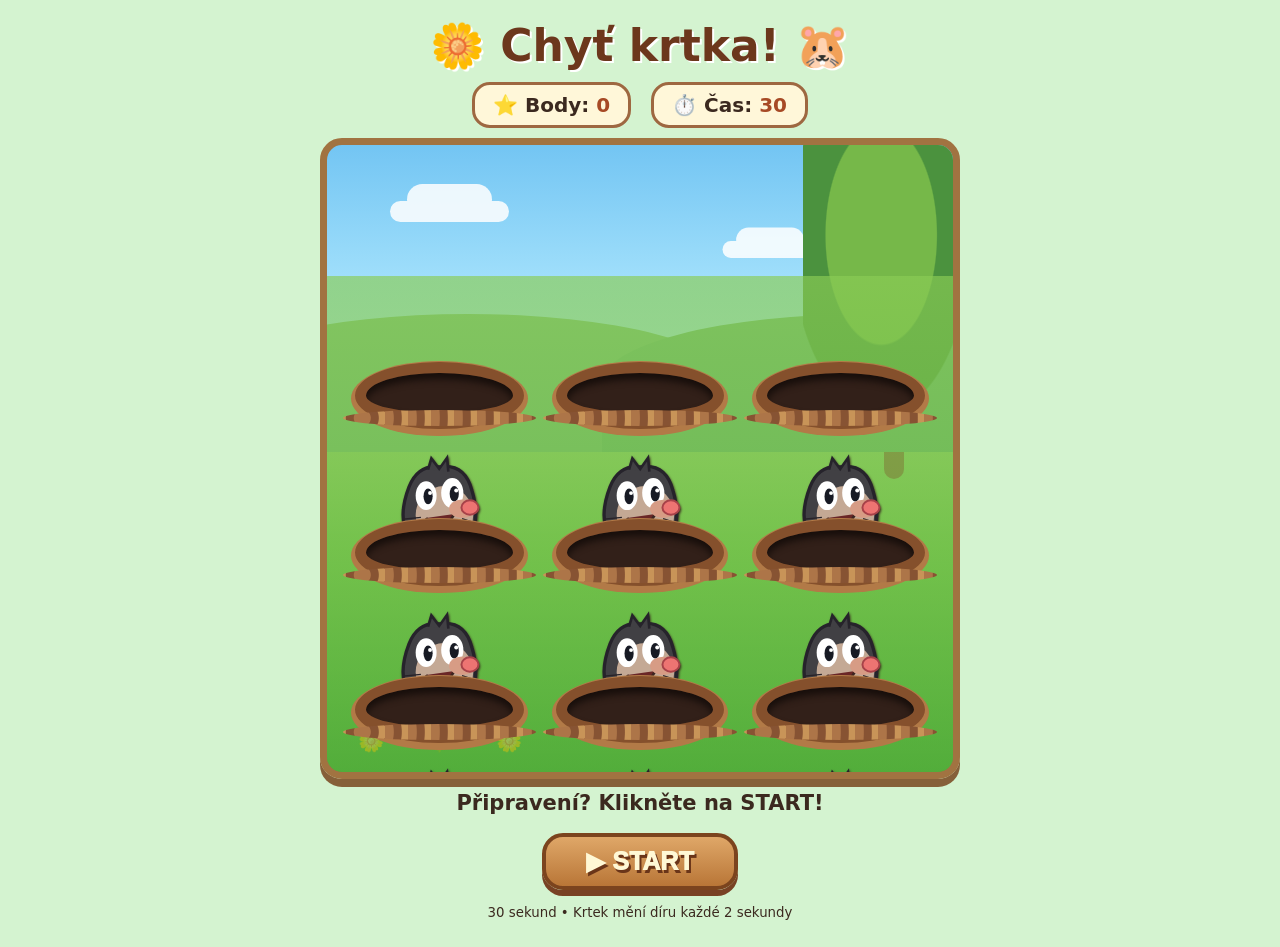
==== index.html @ 21b72b91 "Opravit vrstvení krtka tak, aby vylézal přímo z díry" ====
<!doctype html><html lang="cs"><head><meta charset="utf-8"><meta name="viewport" content="width=device-width,initial-scale=1"><title>Chyť krtka!</title><style>
*{box-sizing:border-box}body{margin:0;min-height:100vh;font-family:system-ui,sans-serif;text-align:center;background:#d4f3d0;color:#3b291f}main{max-width:730px;margin:auto;padding:12px}h1{margin:8px 0;font-size:clamp(28px,6vw,44px);color:#6c371c;text-shadow:2px 2px white}.stats{display:flex;justify-content:center;gap:20px;margin:10px auto;font-weight:900;font-size:20px}.stats div{padding:8px 18px;background:#fff7d9;border:3px solid #9e6841;border-radius:18px}.stats strong{color:#a74a25}.meadow{position:relative;margin:10px auto;border:7px solid #a17341;border-radius:22px;overflow:hidden;max-width:640px;background:linear-gradient(#73c5f3 0%,#b8edff 33%,#b3d986 34%,#7bc653 65%,#4ba33a 100%);box-shadow:0 8px 0 #866039;isolation:isolate}.cloud{position:absolute;background:#fff;border-radius:50px;opacity:.86;width:75px;height:21px;top:9%;left:10%;box-shadow:22px -12px 0 5px white,44px 0 0 0 white}.cloud.c2{left:62%;top:15%;transform:scale(.8)}.hill{position:absolute;top:27%;width:85%;height:22%;left:-20%;border-radius:50% 50% 0 0;background:#78b978}.hill.h2{left:44%;background:#6bb171}.tree{position:absolute;right:-2%;top:0;width:26%;height:41%;background:radial-gradient(ellipse at 48% 35%,#76b849 0 46%,#4b923e 47% 75%,transparent 76%);pointer-events:none}.tree:after{content:"";position:absolute;top:45%;left:50%;width:12%;height:85%;background:#8e583a;border-radius:12px;z-index:-1}.garden{position:relative;z-index:2;display:grid;grid-template-columns:repeat(3,1fr);gap:0;padding:15px 12px 10px;margin-top:21%;background:linear-gradient(#8acc55aa,#57b43b99)}.hole{position:relative;aspect-ratio:1.28;border:0;background:none;padding:0;cursor:pointer;touch-action:manipulation}.hole:focus-visible{outline:4px solid #ffe77f;border-radius:22px}.pit{position:absolute;left:8%;right:8%;bottom:12%;height:43%;background:#322019;border:11px solid #85502c;border-bottom-width:16px;border-radius:50%;box-shadow:0 3px 0 4px #b27a47,inset 0 6px 7px #170e0b}.pit:after{content:"";position:absolute;left:-16%;right:-16%;bottom:-13px;height:16px;border-radius:50%;background:repeating-radial-gradient(circle at 10% 50%,#ad7548 0 8px,#875333 9px 16px,#c89458 17px 23px)}.mole{position:absolute;left:19%;width:62%;height:73%;bottom:20%;transform:translateY(125%) scale(.8);transition:transform .25s ease-out;pointer-events:none;filter:drop-shadow(1px 2px 1px #38251c);z-index:1}.hole.active .mole{transform:translateY(12%) scale(1)}.pit{z-index:2}.hole.hit .mole{transform:translateY(125%) scale(.8)}.mole svg{width:100%;height:100%;overflow:visible}.flowers{position:absolute;bottom:3%;left:5%;font-size:21px;letter-spacing:18px;pointer-events:none}.button{border:4px solid #7b441e;border-radius:21px;background:linear-gradient(#dfa768,#b97637);box-shadow:0 6px 0 #784224;color:#fff8d5;text-shadow:2px 3px #6a3519;padding:10px 40px;font-size:25px;font-weight:1000;cursor:pointer}.button:disabled{opacity:.6;cursor:default}#message{font-weight:800;font-size:21px;min-height:30px;margin:12px}small{display:block;margin:15px}@media(max-width:420px){.meadow{border-width:4px}.garden{padding:8px 3px 6px}.pit{border-width:7px;border-bottom-width:10px}.stats{gap:6px;font-size:16px}.stats div{padding:6px 10px}}@media(prefers-reduced-motion:reduce){.mole{transition:none}}
</style></head><body><main><h1>🌼 Chyť krtka! 🐹</h1><div class="stats"><div>⭐ Body: <strong id="score">0</strong></div><div>⏱️ Čas: <strong id="time">30</strong></div></div><section class="meadow" aria-label="Louka s devíti krtčími dírami"><div class="cloud"></div><div class="cloud c2"></div><div class="hill"></div><div class="hill h2"></div><div class="tree"></div><div class="garden" id="field"></div><div class="flowers">🌼 🌻 🌼</div></section><p id="message" aria-live="polite">Připravení? Klikněte na START!</p><button class="button" id="start" type="button">▶ START</button><small>30 sekund • Krtek mění díru každé 2 sekundy</small></main><script>
const field=document.getElementById('field'),start=document.getElementById('start'),time=document.getElementById('time'),scoreBox=document.getElementById('score'),msg=document.getElementById('message');const moleSvg='<svg viewBox="0 0 130 140" xmlns="http://www.w3.org/2000/svg" aria-hidden="true"><path d="M20 125Q0 95 19 46Q33 12 65 16Q104 10 115 52Q130 102 107 130Z" fill="#414044" stroke="#26232b" stroke-width="5"/><path d="M48 20 53 3 65 19 77 2 79 23" fill="#414044" stroke="#26232b" stroke-width="4"/><ellipse cx="73" cy="90" rx="44" ry="45" fill="#c4a995"/><ellipse cx="45" cy="60" rx="16" ry="22" fill="#fff"/><ellipse cx="85" cy="56" rx="17" ry="23" fill="#fff"/><ellipse cx="48" cy="61" rx="7" ry="12" fill="#171a24"/><ellipse cx="88" cy="57" rx="7" ry="12" fill="#171a24"/><circle cx="51" cy="56" r="3" fill="white"/><circle cx="91" cy="52" r="3" fill="white"/><path d="M45 94 Q66 129 88 88" fill="#6a2727" stroke="#3c2421" stroke-width="4"/><ellipse cx="67" cy="109" rx="13" ry="9" fill="#f27d80"/><ellipse cx="100" cy="80" rx="20" ry="14" fill="#d79c85"/><ellipse cx="112" cy="78" rx="13" ry="11" fill="#ed7472" stroke="#a74249" stroke-width="3"/><path d="M100 95 124 103 M98 100 126 115 M37 93 9 96 M36 98 6 107" stroke="#282329" stroke-width="2" fill="none"/><ellipse cx="30" cy="125" rx="26" ry="15" fill="#edb59e" stroke="#7e5545" stroke-width="3"/><ellipse cx="105" cy="125" rx="24" ry="15" fill="#edb59e" stroke="#7e5545" stroke-width="3"/></svg>';const holes=[];let score=0,left=30,active=-1,playing=false,clock,movement;
for(let i=0;i<9;i++){const btn=document.createElement('button');btn.className='hole';btn.type='button';btn.setAttribute('aria-label','Díra '+(i+1));btn.innerHTML='<span class="pit"></span><span class="mole">'+moleSvg+'</span>';btn.addEventListener('click',()=>{if(!playing||active!==i)return;scoreBox.textContent=String(++score);btn.classList.add('hit');btn.classList.remove('active');active=-1});holes.push(btn);field.append(btn)}
function move(){holes.forEach(h=>h.classList.remove('active','hit'));if(!playing)return;let n=Math.floor(Math.random()*9);if(n===active)n=(n+1+Math.floor(Math.random()*8))%9;active=n;holes[n].classList.add('active')}
function end(){playing=false;clearInterval(clock);clearInterval(movement);active=-1;holes.forEach(h=>h.classList.remove('active','hit'));msg.textContent='🏆 Konec hry! Získali jste '+score+' bodů!';start.disabled=false;start.textContent='↻ HRÁT ZNOVU'}
start.addEventListener('click',()=>{clearInterval(clock);clearInterval(movement);playing=true;score=0;left=30;active=-1;scoreBox.textContent='0';time.textContent='30';msg.textContent='Chytejte krtka!';start.disabled=true;move();movement=setInterval(move,2000);clock=setInterval(()=>{time.textContent=String(--left);if(left<=0)end()},1000)});
</script></body></html>
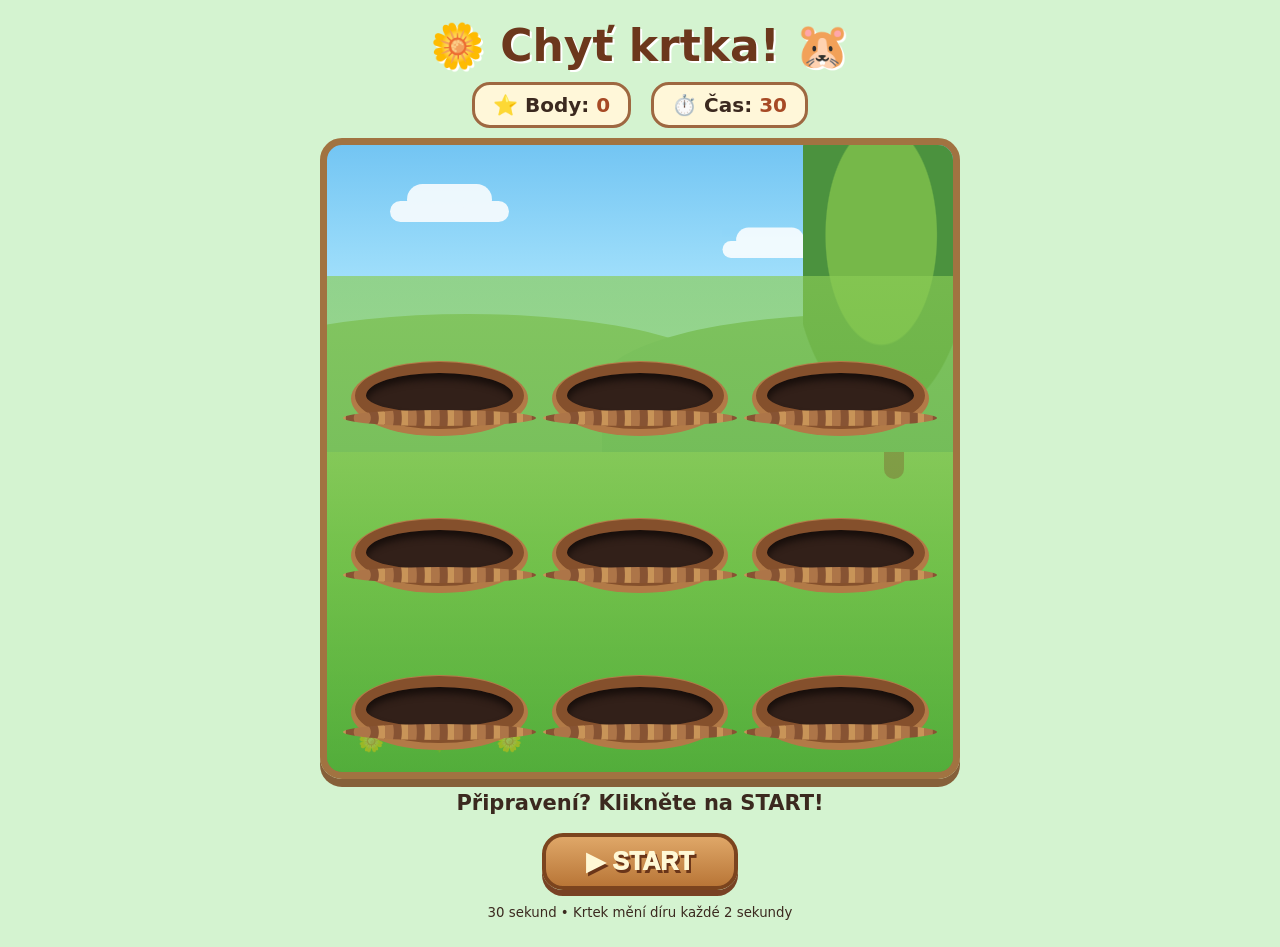
==== commit ffd554f8: "Opravit vykukování krtka: skrývat neaktivní krtky a oříznout díry" ====
--- a/index.html
+++ b/index.html
@@ -1,5 +1,5 @@
 <!doctype html><html lang="cs"><head><meta charset="utf-8"><meta name="viewport" content="width=device-width,initial-scale=1"><title>Chyť krtka!</title><style>
-*{box-sizing:border-box}body{margin:0;min-height:100vh;font-family:system-ui,sans-serif;text-align:center;background:#d4f3d0;color:#3b291f}main{max-width:730px;margin:auto;padding:12px}h1{margin:8px 0;font-size:clamp(28px,6vw,44px);color:#6c371c;text-shadow:2px 2px white}.stats{display:flex;justify-content:center;gap:20px;margin:10px auto;font-weight:900;font-size:20px}.stats div{padding:8px 18px;background:#fff7d9;border:3px solid #9e6841;border-radius:18px}.stats strong{color:#a74a25}.meadow{position:relative;margin:10px auto;border:7px solid #a17341;border-radius:22px;overflow:hidden;max-width:640px;background:linear-gradient(#73c5f3 0%,#b8edff 33%,#b3d986 34%,#7bc653 65%,#4ba33a 100%);box-shadow:0 8px 0 #866039;isolation:isolate}.cloud{position:absolute;background:#fff;border-radius:50px;opacity:.86;width:75px;height:21px;top:9%;left:10%;box-shadow:22px -12px 0 5px white,44px 0 0 0 white}.cloud.c2{left:62%;top:15%;transform:scale(.8)}.hill{position:absolute;top:27%;width:85%;height:22%;left:-20%;border-radius:50% 50% 0 0;background:#78b978}.hill.h2{left:44%;background:#6bb171}.tree{position:absolute;right:-2%;top:0;width:26%;height:41%;background:radial-gradient(ellipse at 48% 35%,#76b849 0 46%,#4b923e 47% 75%,transparent 76%);pointer-events:none}.tree:after{content:"";position:absolute;top:45%;left:50%;width:12%;height:85%;background:#8e583a;border-radius:12px;z-index:-1}.garden{position:relative;z-index:2;display:grid;grid-template-columns:repeat(3,1fr);gap:0;padding:15px 12px 10px;margin-top:21%;background:linear-gradient(#8acc55aa,#57b43b99)}.hole{position:relative;aspect-ratio:1.28;border:0;background:none;padding:0;cursor:pointer;touch-action:manipulation}.hole:focus-visible{outline:4px solid #ffe77f;border-radius:22px}.pit{position:absolute;left:8%;right:8%;bottom:12%;height:43%;background:#322019;border:11px solid #85502c;border-bottom-width:16px;border-radius:50%;box-shadow:0 3px 0 4px #b27a47,inset 0 6px 7px #170e0b}.pit:after{content:"";position:absolute;left:-16%;right:-16%;bottom:-13px;height:16px;border-radius:50%;background:repeating-radial-gradient(circle at 10% 50%,#ad7548 0 8px,#875333 9px 16px,#c89458 17px 23px)}.mole{position:absolute;left:19%;width:62%;height:73%;bottom:20%;transform:translateY(125%) scale(.8);transition:transform .25s ease-out;pointer-events:none;filter:drop-shadow(1px 2px 1px #38251c);z-index:1}.hole.active .mole{transform:translateY(12%) scale(1)}.pit{z-index:2}.hole.hit .mole{transform:translateY(125%) scale(.8)}.mole svg{width:100%;height:100%;overflow:visible}.flowers{position:absolute;bottom:3%;left:5%;font-size:21px;letter-spacing:18px;pointer-events:none}.button{border:4px solid #7b441e;border-radius:21px;background:linear-gradient(#dfa768,#b97637);box-shadow:0 6px 0 #784224;color:#fff8d5;text-shadow:2px 3px #6a3519;padding:10px 40px;font-size:25px;font-weight:1000;cursor:pointer}.button:disabled{opacity:.6;cursor:default}#message{font-weight:800;font-size:21px;min-height:30px;margin:12px}small{display:block;margin:15px}@media(max-width:420px){.meadow{border-width:4px}.garden{padding:8px 3px 6px}.pit{border-width:7px;border-bottom-width:10px}.stats{gap:6px;font-size:16px}.stats div{padding:6px 10px}}@media(prefers-reduced-motion:reduce){.mole{transition:none}}
+*{box-sizing:border-box}body{margin:0;min-height:100vh;font-family:system-ui,sans-serif;text-align:center;background:#d4f3d0;color:#3b291f}main{max-width:730px;margin:auto;padding:12px}h1{margin:8px 0;font-size:clamp(28px,6vw,44px);color:#6c371c;text-shadow:2px 2px white}.stats{display:flex;justify-content:center;gap:20px;margin:10px auto;font-weight:900;font-size:20px}.stats div{padding:8px 18px;background:#fff7d9;border:3px solid #9e6841;border-radius:18px}.stats strong{color:#a74a25}.meadow{position:relative;margin:10px auto;border:7px solid #a17341;border-radius:22px;overflow:hidden;max-width:640px;background:linear-gradient(#73c5f3 0%,#b8edff 33%,#b3d986 34%,#7bc653 65%,#4ba33a 100%);box-shadow:0 8px 0 #866039;isolation:isolate}.cloud{position:absolute;background:#fff;border-radius:50px;opacity:.86;width:75px;height:21px;top:9%;left:10%;box-shadow:22px -12px 0 5px white,44px 0 0 0 white}.cloud.c2{left:62%;top:15%;transform:scale(.8)}.hill{position:absolute;top:27%;width:85%;height:22%;left:-20%;border-radius:50% 50% 0 0;background:#78b978}.hill.h2{left:44%;background:#6bb171}.tree{position:absolute;right:-2%;top:0;width:26%;height:41%;background:radial-gradient(ellipse at 48% 35%,#76b849 0 46%,#4b923e 47% 75%,transparent 76%);pointer-events:none}.tree:after{content:"";position:absolute;top:45%;left:50%;width:12%;height:85%;background:#8e583a;border-radius:12px;z-index:-1}.garden{position:relative;z-index:2;display:grid;grid-template-columns:repeat(3,1fr);gap:0;padding:15px 12px 10px;margin-top:21%;background:linear-gradient(#8acc55aa,#57b43b99)}.hole{position:relative;aspect-ratio:1.28;border:0;background:none;padding:0;cursor:pointer;touch-action:manipulation;overflow:hidden}.hole:focus-visible{outline:4px solid #ffe77f;border-radius:22px}.pit{position:absolute;left:8%;right:8%;bottom:12%;height:43%;background:#322019;border:11px solid #85502c;border-bottom-width:16px;border-radius:50%;box-shadow:0 3px 0 4px #b27a47,inset 0 6px 7px #170e0b}.pit:after{content:"";position:absolute;left:-16%;right:-16%;bottom:-13px;height:16px;border-radius:50%;background:repeating-radial-gradient(circle at 10% 50%,#ad7548 0 8px,#875333 9px 16px,#c89458 17px 23px)}.mole{position:absolute;left:19%;width:62%;height:73%;bottom:20%;transform:translateY(85%);opacity:0;visibility:hidden;transition:transform .2s ease-out,opacity .12s;pointer-events:none;filter:drop-shadow(1px 2px 1px #38251c);z-index:1}.hole.active .mole{visibility:visible;opacity:1;transform:translateY(9%)}.pit{z-index:2;pointer-events:none}.hole.hit .mole{visibility:hidden;opacity:0;transform:translateY(85%)}.mole svg{width:100%;height:100%;overflow:visible}.flowers{position:absolute;bottom:3%;left:5%;font-size:21px;letter-spacing:18px;pointer-events:none}.button{border:4px solid #7b441e;border-radius:21px;background:linear-gradient(#dfa768,#b97637);box-shadow:0 6px 0 #784224;color:#fff8d5;text-shadow:2px 3px #6a3519;padding:10px 40px;font-size:25px;font-weight:1000;cursor:pointer}.button:disabled{opacity:.6;cursor:default}#message{font-weight:800;font-size:21px;min-height:30px;margin:12px}small{display:block;margin:15px}@media(max-width:420px){.meadow{border-width:4px}.garden{padding:8px 3px 6px}.pit{border-width:7px;border-bottom-width:10px}.stats{gap:6px;font-size:16px}.stats div{padding:6px 10px}}@media(prefers-reduced-motion:reduce){.mole{transition:none}}
 </style></head><body><main><h1>🌼 Chyť krtka! 🐹</h1><div class="stats"><div>⭐ Body: <strong id="score">0</strong></div><div>⏱️ Čas: <strong id="time">30</strong></div></div><section class="meadow" aria-label="Louka s devíti krtčími dírami"><div class="cloud"></div><div class="cloud c2"></div><div class="hill"></div><div class="hill h2"></div><div class="tree"></div><div class="garden" id="field"></div><div class="flowers">🌼 🌻 🌼</div></section><p id="message" aria-live="polite">Připravení? Klikněte na START!</p><button class="button" id="start" type="button">▶ START</button><small>30 sekund • Krtek mění díru každé 2 sekundy</small></main><script>
 const field=document.getElementById('field'),start=document.getElementById('start'),time=document.getElementById('time'),scoreBox=document.getElementById('score'),msg=document.getElementById('message');const moleSvg='<svg viewBox="0 0 130 140" xmlns="http://www.w3.org/2000/svg" aria-hidden="true"><path d="M20 125Q0 95 19 46Q33 12 65 16Q104 10 115 52Q130 102 107 130Z" fill="#414044" stroke="#26232b" stroke-width="5"/><path d="M48 20 53 3 65 19 77 2 79 23" fill="#414044" stroke="#26232b" stroke-width="4"/><ellipse cx="73" cy="90" rx="44" ry="45" fill="#c4a995"/><ellipse cx="45" cy="60" rx="16" ry="22" fill="#fff"/><ellipse cx="85" cy="56" rx="17" ry="23" fill="#fff"/><ellipse cx="48" cy="61" rx="7" ry="12" fill="#171a24"/><ellipse cx="88" cy="57" rx="7" ry="12" fill="#171a24"/><circle cx="51" cy="56" r="3" fill="white"/><circle cx="91" cy="52" r="3" fill="white"/><path d="M45 94 Q66 129 88 88" fill="#6a2727" stroke="#3c2421" stroke-width="4"/><ellipse cx="67" cy="109" rx="13" ry="9" fill="#f27d80"/><ellipse cx="100" cy="80" rx="20" ry="14" fill="#d79c85"/><ellipse cx="112" cy="78" rx="13" ry="11" fill="#ed7472" stroke="#a74249" stroke-width="3"/><path d="M100 95 124 103 M98 100 126 115 M37 93 9 96 M36 98 6 107" stroke="#282329" stroke-width="2" fill="none"/><ellipse cx="30" cy="125" rx="26" ry="15" fill="#edb59e" stroke="#7e5545" stroke-width="3"/><ellipse cx="105" cy="125" rx="24" ry="15" fill="#edb59e" stroke="#7e5545" stroke-width="3"/></svg>';const holes=[];let score=0,left=30,active=-1,playing=false,clock,movement;
 for(let i=0;i<9;i++){const btn=document.createElement('button');btn.className='hole';btn.type='button';btn.setAttribute('aria-label','Díra '+(i+1));btn.innerHTML='<span class="pit"></span><span class="mole">'+moleSvg+'</span>';btn.addEventListener('click',()=>{if(!playing||active!==i)return;scoreBox.textContent=String(++score);btn.classList.add('hit');btn.classList.remove('active');active=-1});holes.push(btn);field.append(btn)}
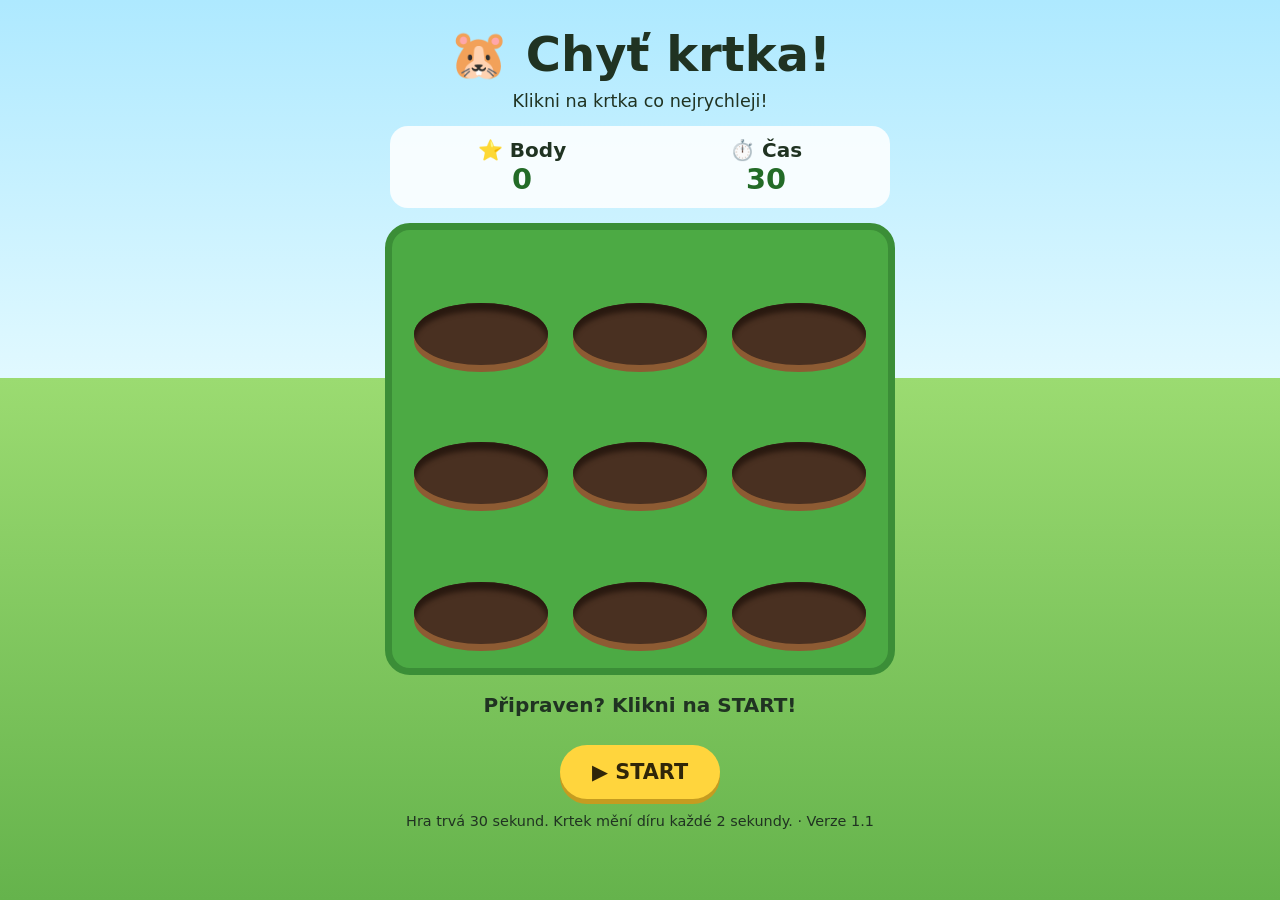
==== commit d57d6346: "Obnovit původní vzhled hry před změnou grafiky (v1.1)" ====
--- a/index.html
+++ b/index.html
@@ -1,9 +1,117 @@
-<!doctype html><html lang="cs"><head><meta charset="utf-8"><meta name="viewport" content="width=device-width,initial-scale=1"><title>Chyť krtka!</title><style>
-*{box-sizing:border-box}body{margin:0;min-height:100vh;font-family:system-ui,sans-serif;text-align:center;background:#d4f3d0;color:#3b291f}main{max-width:730px;margin:auto;padding:12px}h1{margin:8px 0;font-size:clamp(28px,6vw,44px);color:#6c371c;text-shadow:2px 2px white}.stats{display:flex;justify-content:center;gap:20px;margin:10px auto;font-weight:900;font-size:20px}.stats div{padding:8px 18px;background:#fff7d9;border:3px solid #9e6841;border-radius:18px}.stats strong{color:#a74a25}.meadow{position:relative;margin:10px auto;border:7px solid #a17341;border-radius:22px;overflow:hidden;max-width:640px;background:linear-gradient(#73c5f3 0%,#b8edff 33%,#b3d986 34%,#7bc653 65%,#4ba33a 100%);box-shadow:0 8px 0 #866039;isolation:isolate}.cloud{position:absolute;background:#fff;border-radius:50px;opacity:.86;width:75px;height:21px;top:9%;left:10%;box-shadow:22px -12px 0 5px white,44px 0 0 0 white}.cloud.c2{left:62%;top:15%;transform:scale(.8)}.hill{position:absolute;top:27%;width:85%;height:22%;left:-20%;border-radius:50% 50% 0 0;background:#78b978}.hill.h2{left:44%;background:#6bb171}.tree{position:absolute;right:-2%;top:0;width:26%;height:41%;background:radial-gradient(ellipse at 48% 35%,#76b849 0 46%,#4b923e 47% 75%,transparent 76%);pointer-events:none}.tree:after{content:"";position:absolute;top:45%;left:50%;width:12%;height:85%;background:#8e583a;border-radius:12px;z-index:-1}.garden{position:relative;z-index:2;display:grid;grid-template-columns:repeat(3,1fr);gap:0;padding:15px 12px 10px;margin-top:21%;background:linear-gradient(#8acc55aa,#57b43b99)}.hole{position:relative;aspect-ratio:1.28;border:0;background:none;padding:0;cursor:pointer;touch-action:manipulation;overflow:hidden}.hole:focus-visible{outline:4px solid #ffe77f;border-radius:22px}.pit{position:absolute;left:8%;right:8%;bottom:12%;height:43%;background:#322019;border:11px solid #85502c;border-bottom-width:16px;border-radius:50%;box-shadow:0 3px 0 4px #b27a47,inset 0 6px 7px #170e0b}.pit:after{content:"";position:absolute;left:-16%;right:-16%;bottom:-13px;height:16px;border-radius:50%;background:repeating-radial-gradient(circle at 10% 50%,#ad7548 0 8px,#875333 9px 16px,#c89458 17px 23px)}.mole{position:absolute;left:19%;width:62%;height:73%;bottom:20%;transform:translateY(85%);opacity:0;visibility:hidden;transition:transform .2s ease-out,opacity .12s;pointer-events:none;filter:drop-shadow(1px 2px 1px #38251c);z-index:1}.hole.active .mole{visibility:visible;opacity:1;transform:translateY(9%)}.pit{z-index:2;pointer-events:none}.hole.hit .mole{visibility:hidden;opacity:0;transform:translateY(85%)}.mole svg{width:100%;height:100%;overflow:visible}.flowers{position:absolute;bottom:3%;left:5%;font-size:21px;letter-spacing:18px;pointer-events:none}.button{border:4px solid #7b441e;border-radius:21px;background:linear-gradient(#dfa768,#b97637);box-shadow:0 6px 0 #784224;color:#fff8d5;text-shadow:2px 3px #6a3519;padding:10px 40px;font-size:25px;font-weight:1000;cursor:pointer}.button:disabled{opacity:.6;cursor:default}#message{font-weight:800;font-size:21px;min-height:30px;margin:12px}small{display:block;margin:15px}@media(max-width:420px){.meadow{border-width:4px}.garden{padding:8px 3px 6px}.pit{border-width:7px;border-bottom-width:10px}.stats{gap:6px;font-size:16px}.stats div{padding:6px 10px}}@media(prefers-reduced-motion:reduce){.mole{transition:none}}
-</style></head><body><main><h1>🌼 Chyť krtka! 🐹</h1><div class="stats"><div>⭐ Body: <strong id="score">0</strong></div><div>⏱️ Čas: <strong id="time">30</strong></div></div><section class="meadow" aria-label="Louka s devíti krtčími dírami"><div class="cloud"></div><div class="cloud c2"></div><div class="hill"></div><div class="hill h2"></div><div class="tree"></div><div class="garden" id="field"></div><div class="flowers">🌼 🌻 🌼</div></section><p id="message" aria-live="polite">Připravení? Klikněte na START!</p><button class="button" id="start" type="button">▶ START</button><small>30 sekund • Krtek mění díru každé 2 sekundy</small></main><script>
-const field=document.getElementById('field'),start=document.getElementById('start'),time=document.getElementById('time'),scoreBox=document.getElementById('score'),msg=document.getElementById('message');const moleSvg='<svg viewBox="0 0 130 140" xmlns="http://www.w3.org/2000/svg" aria-hidden="true"><path d="M20 125Q0 95 19 46Q33 12 65 16Q104 10 115 52Q130 102 107 130Z" fill="#414044" stroke="#26232b" stroke-width="5"/><path d="M48 20 53 3 65 19 77 2 79 23" fill="#414044" stroke="#26232b" stroke-width="4"/><ellipse cx="73" cy="90" rx="44" ry="45" fill="#c4a995"/><ellipse cx="45" cy="60" rx="16" ry="22" fill="#fff"/><ellipse cx="85" cy="56" rx="17" ry="23" fill="#fff"/><ellipse cx="48" cy="61" rx="7" ry="12" fill="#171a24"/><ellipse cx="88" cy="57" rx="7" ry="12" fill="#171a24"/><circle cx="51" cy="56" r="3" fill="white"/><circle cx="91" cy="52" r="3" fill="white"/><path d="M45 94 Q66 129 88 88" fill="#6a2727" stroke="#3c2421" stroke-width="4"/><ellipse cx="67" cy="109" rx="13" ry="9" fill="#f27d80"/><ellipse cx="100" cy="80" rx="20" ry="14" fill="#d79c85"/><ellipse cx="112" cy="78" rx="13" ry="11" fill="#ed7472" stroke="#a74249" stroke-width="3"/><path d="M100 95 124 103 M98 100 126 115 M37 93 9 96 M36 98 6 107" stroke="#282329" stroke-width="2" fill="none"/><ellipse cx="30" cy="125" rx="26" ry="15" fill="#edb59e" stroke="#7e5545" stroke-width="3"/><ellipse cx="105" cy="125" rx="24" ry="15" fill="#edb59e" stroke="#7e5545" stroke-width="3"/></svg>';const holes=[];let score=0,left=30,active=-1,playing=false,clock,movement;
-for(let i=0;i<9;i++){const btn=document.createElement('button');btn.className='hole';btn.type='button';btn.setAttribute('aria-label','Díra '+(i+1));btn.innerHTML='<span class="pit"></span><span class="mole">'+moleSvg+'</span>';btn.addEventListener('click',()=>{if(!playing||active!==i)return;scoreBox.textContent=String(++score);btn.classList.add('hit');btn.classList.remove('active');active=-1});holes.push(btn);field.append(btn)}
-function move(){holes.forEach(h=>h.classList.remove('active','hit'));if(!playing)return;let n=Math.floor(Math.random()*9);if(n===active)n=(n+1+Math.floor(Math.random()*8))%9;active=n;holes[n].classList.add('active')}
-function end(){playing=false;clearInterval(clock);clearInterval(movement);active=-1;holes.forEach(h=>h.classList.remove('active','hit'));msg.textContent='🏆 Konec hry! Získali jste '+score+' bodů!';start.disabled=false;start.textContent='↻ HRÁT ZNOVU'}
-start.addEventListener('click',()=>{clearInterval(clock);clearInterval(movement);playing=true;score=0;left=30;active=-1;scoreBox.textContent='0';time.textContent='30';msg.textContent='Chytejte krtka!';start.disabled=true;move();movement=setInterval(move,2000);clock=setInterval(()=>{time.textContent=String(--left);if(left<=0)end()},1000)});
-</script></body></html>+<!doctype html>
+<html lang="cs">
+<head>
+<meta charset="utf-8">
+<meta name="viewport" content="width=device-width, initial-scale=1">
+<title>Chyť krtka! – v1.1</title>
+<style>
+  *{box-sizing:border-box}
+  body{margin:0;min-height:100vh;font-family:system-ui,Arial,sans-serif;text-align:center;color:#203322;background:linear-gradient(#aee9ff 0%,#e1f9ff 42%,#9bdb71 42%,#65b34c 100%);padding:18px}
+  main{max-width:610px;margin:0 auto}
+  h1{font-size:clamp(2rem,7vw,3rem);margin:8px 0}
+  .subtitle{margin:0 0 14px;font-size:1.1rem}
+  .stats{display:flex;justify-content:space-around;gap:12px;margin:15px auto;padding:12px;border-radius:18px;background:#ffffffdc;max-width:500px;font-size:1.25rem;font-weight:700}
+  .stats span{display:block;font-size:1.8rem;color:#236b27}
+  .field{display:grid;grid-template-columns:repeat(3,1fr);gap:10px;max-width:510px;margin:12px auto 18px;padding:15px;border-radius:25px;background:#4caa44;border:7px solid #3b8e37}
+  .hole{position:relative;aspect-ratio:1.15;background:transparent;border:0;cursor:pointer;touch-action:manipulation;padding:0;overflow:hidden}
+  .hole:focus-visible{outline:4px solid #fff36f;border-radius:22px}
+  .dirt{position:absolute;left:5%;right:5%;bottom:7%;height:48%;border-radius:50%;background:#493021;box-shadow:inset 0 8px 5px #291910,0 7px 0 #8d5b33}
+  .mole{position:absolute;left:15%;bottom:14%;width:70%;height:76%;transform:translateY(125%);transition:transform .12s ease-out;pointer-events:none}
+  .hole.active .mole{transform:translateY(0)}
+  .face{position:absolute;inset:7% 8% 0;background:#94603f;border-radius:49% 49% 42% 42%;border:3px solid #59371f}
+  .ear{position:absolute;top:12%;height:27%;width:27%;background:#a77252;border:3px solid #59371f;border-radius:50%}
+  .ear.left{left:0}.ear.right{right:0}
+  .eye{position:absolute;top:41%;width:9%;height:11%;background:#211711;border-radius:50%}
+  .eye.left{left:33%}.eye.right{right:33%}
+  .nose{position:absolute;top:55%;left:42%;width:16%;height:13%;background:#f39ab0;border-radius:50%}
+  .paw{position:absolute;bottom:0;width:29%;height:17%;background:#bd8a67;border-radius:45%;border:2px solid #59371f}
+  .paw.left{left:9%}.paw.right{right:9%}
+  .hole.hit .face{background:#d8a15b}
+  button#start{font:700 1.3rem system-ui;border:none;border-radius:999px;background:#ffd53d;padding:15px 32px;box-shadow:0 5px 0 #c59c20;cursor:pointer;color:#302609}
+  button#start:active{transform:translateY(3px);box-shadow:0 2px 0 #c59c20}
+  #message{min-height:2em;font-size:1.25rem;font-weight:700;margin:12px}
+  footer{font-size:.9rem;margin:14px}
+  @media(max-width:390px){.field{gap:5px;padding:7px;border-width:5px}.stats{font-size:1rem}}
+  @media(prefers-reduced-motion:reduce){.mole{transition:none}}
+</style>
+</head>
+<body>
+<main>
+<h1>🐹 Chyť krtka!</h1>
+<p class="subtitle">Klikni na krtka co nejrychleji!</p>
+<div class="stats">
+ <div>⭐ Body <span id="score">0</span></div>
+ <div>⏱️ Čas <span id="time">30</span></div>
+</div>
+<div class="field" id="field" aria-label="Devět děr">
+</div>
+<p id="message" aria-live="polite">Připraven? Klikni na START!</p>
+<button id="start" type="button">▶️ START</button>
+<footer>Hra trvá 30 sekund. Krtek mění díru každé 2 sekundy. · Verze 1.1</footer>
+</main>
+<script>
+const field = document.getElementById('field');
+const scoreDisplay = document.getElementById('score');
+const timeDisplay = document.getElementById('time');
+const message = document.getElementById('message');
+const start = document.getElementById('start');
+let score = 0;
+let remaining = 30;
+let activeHole = -1;
+let running = false;
+let clockTimer = null;
+let moleTimer = null;
+const holes = [];
+for(let i=0;i<9;i++){
+  const hole = document.createElement('button');
+  hole.type='button';
+  hole.className='hole';
+  hole.setAttribute('aria-label','Díra '+(i+1));
+  hole.innerHTML='<span class="dirt"></span><span class="mole"><span class="ear left"></span><span class="ear right"></span><span class="face"><span class="eye left"></span><span class="eye right"></span><span class="nose"></span></span><span class="paw left"></span><span class="paw right"></span></span>';
+  hole.addEventListener('click',()=>{
+    if(!running || activeHole!==i)return;
+    score++;
+    scoreDisplay.textContent=String(score);
+    hole.classList.add('hit');
+    hole.classList.remove('active');
+    activeHole=-1;
+  });
+  holes.push(hole);
+  field.appendChild(hole);
+}
+function popMole(){
+  holes.forEach(h=>h.classList.remove('active','hit'));
+  if(!running)return;
+  let next = Math.floor(Math.random()*9);
+  if(next===activeHole)next=(next+1+Math.floor(Math.random()*8))%9;
+  activeHole=next;
+  holes[next].classList.add('active');
+}
+function finish(){
+  running=false;
+  clearInterval(clockTimer);
+  clearInterval(moleTimer);
+  holes.forEach(h=>h.classList.remove('active','hit'));
+  activeHole=-1;
+  message.textContent='🏆 Konec hry! Získal jsi '+score+' bodů!';
+  start.disabled=false;
+  start.textContent='🔄 HRÁT ZNOVU';
+}
+start.addEventListener('click',()=>{
+  clearInterval(clockTimer);
+  clearInterval(moleTimer);
+  score=0;remaining=30;activeHole=-1;running=true;
+  scoreDisplay.textContent='0';timeDisplay.textContent='30';
+  message.textContent='Chytej krtka! 🐹';
+  start.disabled=true;
+  popMole();
+  moleTimer=setInterval(popMole,2000);
+  clockTimer=setInterval(()=>{
+    remaining--;
+    timeDisplay.textContent=String(remaining);
+    if(remaining<=0)finish();
+  },1000);
+});
+</script>
+</body>
+</html>
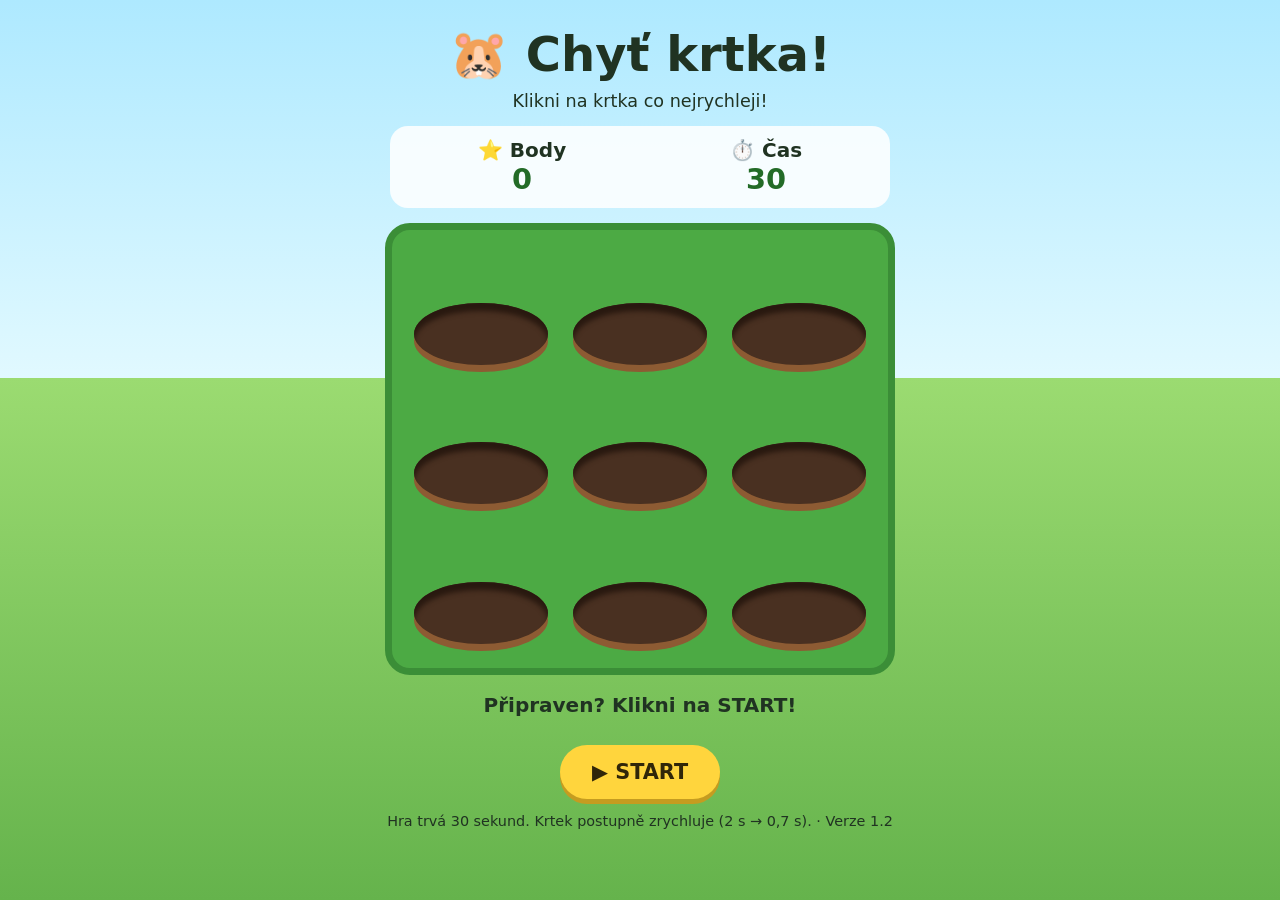
==== commit 2fed0b84: "v1.2 Postupně zrychlovat krtka během hry" ====
--- a/index.html
+++ b/index.html
@@ -3,7 +3,7 @@
 <head>
 <meta charset="utf-8">
 <meta name="viewport" content="width=device-width, initial-scale=1">
-<title>Chyť krtka! – v1.1</title>
+<title>Chyť krtka! – v1.2</title>
 <style>
   *{box-sizing:border-box}
   body{margin:0;min-height:100vh;font-family:system-ui,Arial,sans-serif;text-align:center;color:#203322;background:linear-gradient(#aee9ff 0%,#e1f9ff 42%,#9bdb71 42%,#65b34c 100%);padding:18px}
@@ -47,7 +47,7 @@
 </div>
 <p id="message" aria-live="polite">Připraven? Klikni na START!</p>
 <button id="start" type="button">▶️ START</button>
-<footer>Hra trvá 30 sekund. Krtek mění díru každé 2 sekundy. · Verze 1.1</footer>
+<footer>Hra trvá 30 sekund. Krtek postupně zrychluje (2 s → 0,7 s). · Verze 1.2</footer>
 </main>
 <script>
 const field = document.getElementById('field');
@@ -61,6 +61,13 @@
 let running = false;
 let clockTimer = null;
 let moleTimer = null;
+let elapsed = 0;
+function nextMole(){
+  if(!running)return;
+  popMole();
+  const delay = Math.max(700,2000-Math.floor(elapsed/5)*250);
+  moleTimer=setTimeout(nextMole,delay);
+}
 const holes = [];
 for(let i=0;i<9;i++){
   const hole = document.createElement('button');
@@ -100,14 +107,14 @@
 start.addEventListener('click',()=>{
   clearInterval(clockTimer);
   clearInterval(moleTimer);
-  score=0;remaining=30;activeHole=-1;running=true;
+  score=0;remaining=30;elapsed=0;activeHole=-1;running=true;
   scoreDisplay.textContent='0';timeDisplay.textContent='30';
   message.textContent='Chytej krtka! 🐹';
   start.disabled=true;
-  popMole();
-  moleTimer=setInterval(popMole,2000);
+  nextMole();
   clockTimer=setInterval(()=>{
     remaining--;
+    elapsed++;
     timeDisplay.textContent=String(remaining);
     if(remaining<=0)finish();
   },1000);
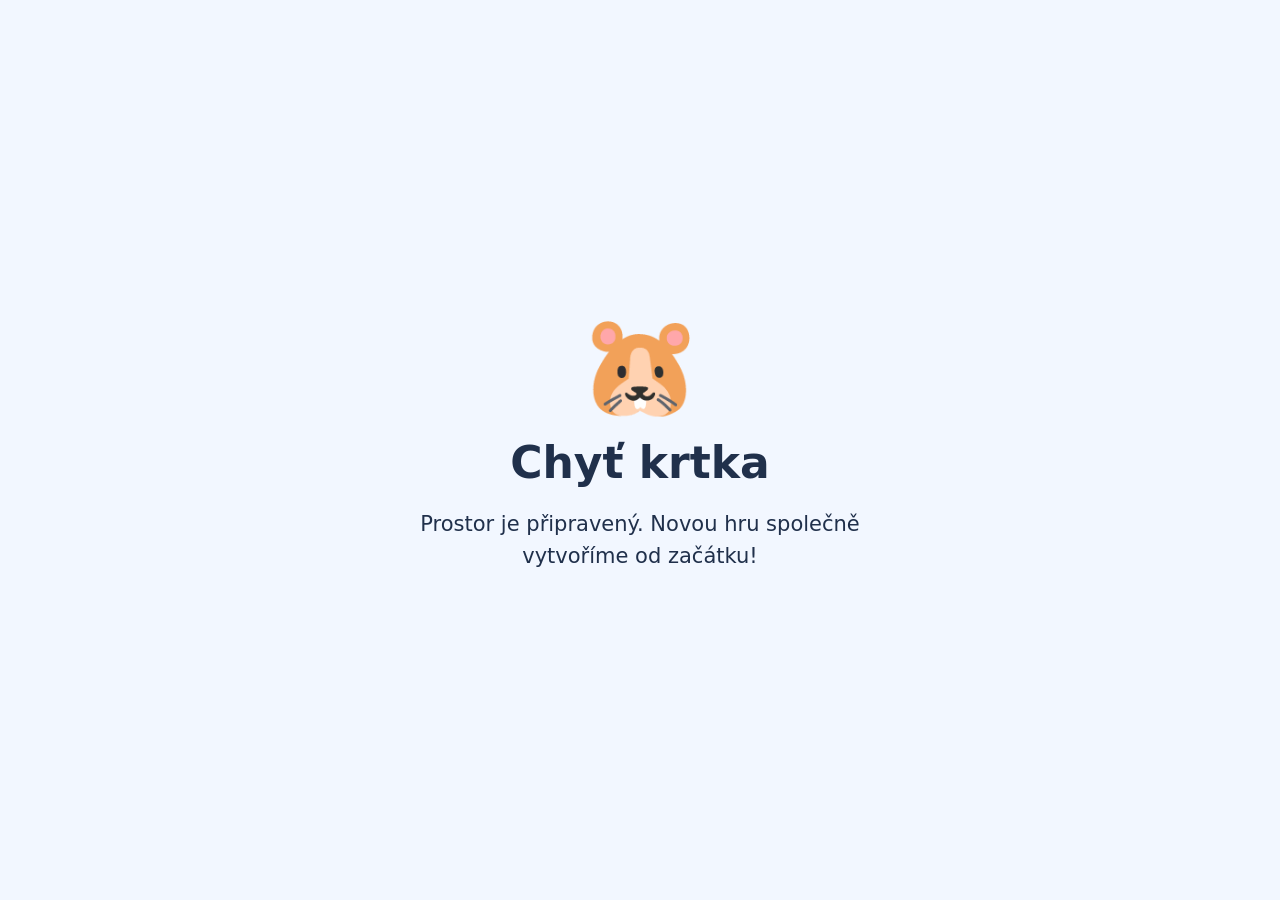
==== commit 559d1ce7: "Příprava prázdné hlavní hry pro ukázkovou lekci (záloha zachována)" ====
--- a/index.html
+++ b/index.html
@@ -1,124 +1,23 @@
 <!doctype html>
 <html lang="cs">
 <head>
-<meta charset="utf-8">
-<meta name="viewport" content="width=device-width, initial-scale=1">
-<title>Chyť krtka! – v1.2</title>
-<style>
-  *{box-sizing:border-box}
-  body{margin:0;min-height:100vh;font-family:system-ui,Arial,sans-serif;text-align:center;color:#203322;background:linear-gradient(#aee9ff 0%,#e1f9ff 42%,#9bdb71 42%,#65b34c 100%);padding:18px}
-  main{max-width:610px;margin:0 auto}
-  h1{font-size:clamp(2rem,7vw,3rem);margin:8px 0}
-  .subtitle{margin:0 0 14px;font-size:1.1rem}
-  .stats{display:flex;justify-content:space-around;gap:12px;margin:15px auto;padding:12px;border-radius:18px;background:#ffffffdc;max-width:500px;font-size:1.25rem;font-weight:700}
-  .stats span{display:block;font-size:1.8rem;color:#236b27}
-  .field{display:grid;grid-template-columns:repeat(3,1fr);gap:10px;max-width:510px;margin:12px auto 18px;padding:15px;border-radius:25px;background:#4caa44;border:7px solid #3b8e37}
-  .hole{position:relative;aspect-ratio:1.15;background:transparent;border:0;cursor:pointer;touch-action:manipulation;padding:0;overflow:hidden}
-  .hole:focus-visible{outline:4px solid #fff36f;border-radius:22px}
-  .dirt{position:absolute;left:5%;right:5%;bottom:7%;height:48%;border-radius:50%;background:#493021;box-shadow:inset 0 8px 5px #291910,0 7px 0 #8d5b33}
-  .mole{position:absolute;left:15%;bottom:14%;width:70%;height:76%;transform:translateY(125%);transition:transform .12s ease-out;pointer-events:none}
-  .hole.active .mole{transform:translateY(0)}
-  .face{position:absolute;inset:7% 8% 0;background:#94603f;border-radius:49% 49% 42% 42%;border:3px solid #59371f}
-  .ear{position:absolute;top:12%;height:27%;width:27%;background:#a77252;border:3px solid #59371f;border-radius:50%}
-  .ear.left{left:0}.ear.right{right:0}
-  .eye{position:absolute;top:41%;width:9%;height:11%;background:#211711;border-radius:50%}
-  .eye.left{left:33%}.eye.right{right:33%}
-  .nose{position:absolute;top:55%;left:42%;width:16%;height:13%;background:#f39ab0;border-radius:50%}
-  .paw{position:absolute;bottom:0;width:29%;height:17%;background:#bd8a67;border-radius:45%;border:2px solid #59371f}
-  .paw.left{left:9%}.paw.right{right:9%}
-  .hole.hit .face{background:#d8a15b}
-  button#start{font:700 1.3rem system-ui;border:none;border-radius:999px;background:#ffd53d;padding:15px 32px;box-shadow:0 5px 0 #c59c20;cursor:pointer;color:#302609}
-  button#start:active{transform:translateY(3px);box-shadow:0 2px 0 #c59c20}
-  #message{min-height:2em;font-size:1.25rem;font-weight:700;margin:12px}
-  footer{font-size:.9rem;margin:14px}
-  @media(max-width:390px){.field{gap:5px;padding:7px;border-width:5px}.stats{font-size:1rem}}
-  @media(prefers-reduced-motion:reduce){.mole{transition:none}}
-</style>
+  <meta charset="utf-8">
+  <meta name="viewport" content="width=device-width, initial-scale=1">
+  <title>Chyť krtka – nový začátek</title>
+  <style>
+    *{box-sizing:border-box}
+    body{margin:0;min-height:100dvh;display:grid;place-items:center;padding:24px;font-family:system-ui,-apple-system,"Segoe UI",sans-serif;background:#f2f7ff;color:#20304b;text-align:center}
+    main{max-width:520px}
+    .emoji{font-size:clamp(56px,12vw,100px)}
+    h1{font-size:clamp(28px,6vw,44px);margin:12px 0}
+    p{font-size:clamp(17px,4vw,21px);line-height:1.5}
+  </style>
 </head>
 <body>
-<main>
-<h1>🐹 Chyť krtka!</h1>
-<p class="subtitle">Klikni na krtka co nejrychleji!</p>
-<div class="stats">
- <div>⭐ Body <span id="score">0</span></div>
- <div>⏱️ Čas <span id="time">30</span></div>
-</div>
-<div class="field" id="field" aria-label="Devět děr">
-</div>
-<p id="message" aria-live="polite">Připraven? Klikni na START!</p>
-<button id="start" type="button">▶️ START</button>
-<footer>Hra trvá 30 sekund. Krtek postupně zrychluje (2 s → 0,7 s). · Verze 1.2</footer>
-</main>
-<script>
-const field = document.getElementById('field');
-const scoreDisplay = document.getElementById('score');
-const timeDisplay = document.getElementById('time');
-const message = document.getElementById('message');
-const start = document.getElementById('start');
-let score = 0;
-let remaining = 30;
-let activeHole = -1;
-let running = false;
-let clockTimer = null;
-let moleTimer = null;
-let elapsed = 0;
-function nextMole(){
-  if(!running)return;
-  popMole();
-  const delay = Math.max(700,2000-Math.floor(elapsed/5)*250);
-  moleTimer=setTimeout(nextMole,delay);
-}
-const holes = [];
-for(let i=0;i<9;i++){
-  const hole = document.createElement('button');
-  hole.type='button';
-  hole.className='hole';
-  hole.setAttribute('aria-label','Díra '+(i+1));
-  hole.innerHTML='<span class="dirt"></span><span class="mole"><span class="ear left"></span><span class="ear right"></span><span class="face"><span class="eye left"></span><span class="eye right"></span><span class="nose"></span></span><span class="paw left"></span><span class="paw right"></span></span>';
-  hole.addEventListener('click',()=>{
-    if(!running || activeHole!==i)return;
-    score++;
-    scoreDisplay.textContent=String(score);
-    hole.classList.add('hit');
-    hole.classList.remove('active');
-    activeHole=-1;
-  });
-  holes.push(hole);
-  field.appendChild(hole);
-}
-function popMole(){
-  holes.forEach(h=>h.classList.remove('active','hit'));
-  if(!running)return;
-  let next = Math.floor(Math.random()*9);
-  if(next===activeHole)next=(next+1+Math.floor(Math.random()*8))%9;
-  activeHole=next;
-  holes[next].classList.add('active');
-}
-function finish(){
-  running=false;
-  clearInterval(clockTimer);
-  clearInterval(moleTimer);
-  holes.forEach(h=>h.classList.remove('active','hit'));
-  activeHole=-1;
-  message.textContent='🏆 Konec hry! Získal jsi '+score+' bodů!';
-  start.disabled=false;
-  start.textContent='🔄 HRÁT ZNOVU';
-}
-start.addEventListener('click',()=>{
-  clearInterval(clockTimer);
-  clearInterval(moleTimer);
-  score=0;remaining=30;elapsed=0;activeHole=-1;running=true;
-  scoreDisplay.textContent='0';timeDisplay.textContent='30';
-  message.textContent='Chytej krtka! 🐹';
-  start.disabled=true;
-  nextMole();
-  clockTimer=setInterval(()=>{
-    remaining--;
-    elapsed++;
-    timeDisplay.textContent=String(remaining);
-    if(remaining<=0)finish();
-  },1000);
-});
-</script>
+  <main>
+    <div class="emoji" aria-hidden="true">🐹</div>
+    <h1>Chyť krtka</h1>
+    <p>Prostor je připravený. Novou hru společně vytvoříme od začátku!</p>
+  </main>
 </body>
-</html>+</html>
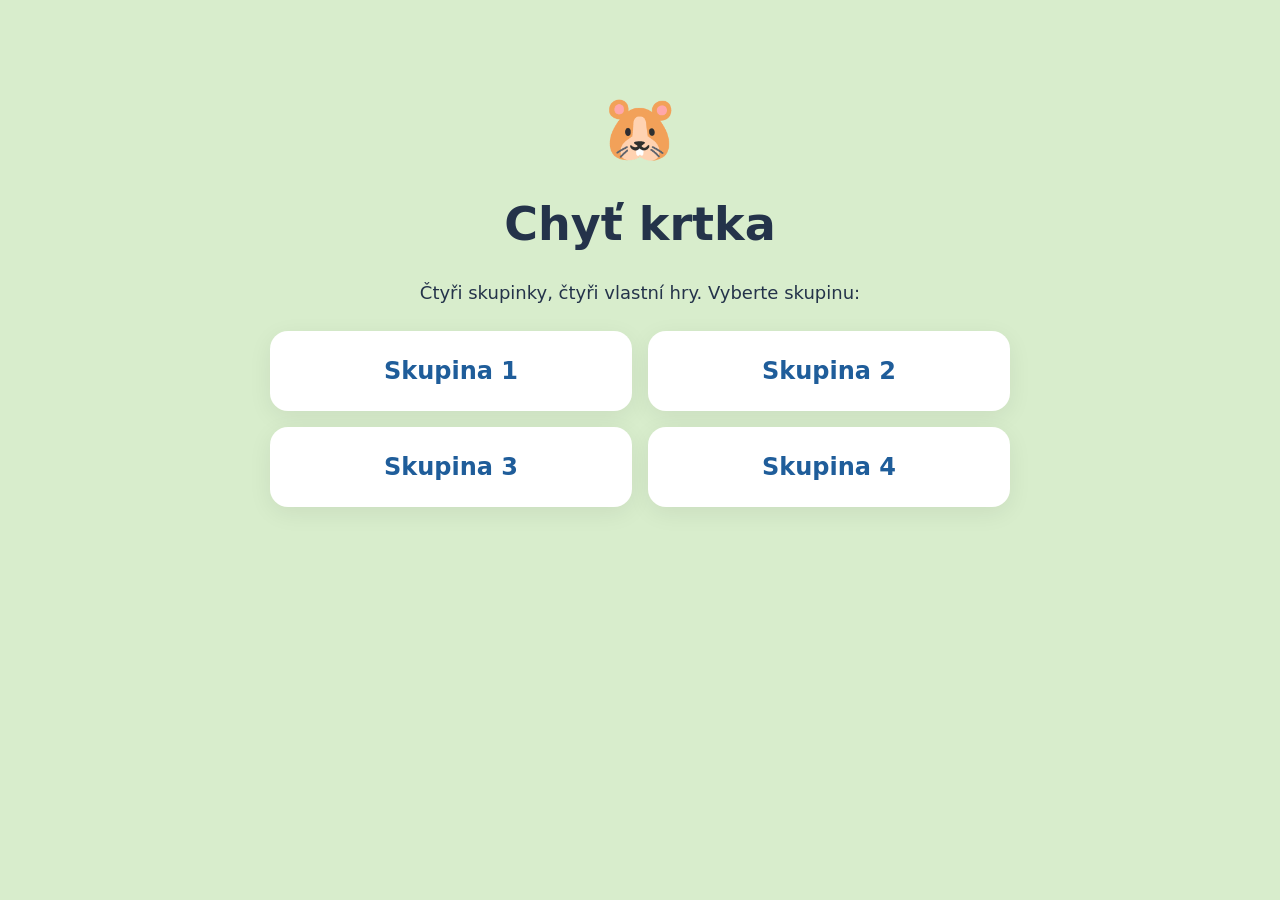
==== commit d0d13ffb: "Připravit čtyři nezávislé skupiny a přehled her" ====
--- a/index.html
+++ b/index.html
@@ -1,23 +1 @@
-<!doctype html>
-<html lang="cs">
-<head>
-  <meta charset="utf-8">
-  <meta name="viewport" content="width=device-width, initial-scale=1">
-  <title>Chyť krtka – nový začátek</title>
-  <style>
-    *{box-sizing:border-box}
-    body{margin:0;min-height:100dvh;display:grid;place-items:center;padding:24px;font-family:system-ui,-apple-system,"Segoe UI",sans-serif;background:#f2f7ff;color:#20304b;text-align:center}
-    main{max-width:520px}
-    .emoji{font-size:clamp(56px,12vw,100px)}
-    h1{font-size:clamp(28px,6vw,44px);margin:12px 0}
-    p{font-size:clamp(17px,4vw,21px);line-height:1.5}
-  </style>
-</head>
-<body>
-  <main>
-    <div class="emoji" aria-hidden="true">🐹</div>
-    <h1>Chyť krtka</h1>
-    <p>Prostor je připravený. Novou hru společně vytvoříme od začátku!</p>
-  </main>
-</body>
-</html>
+<!doctype html><html lang="cs"><head><meta charset="utf-8"><meta name="viewport" content="width=device-width,initial-scale=1"><title>Chyť krtka – hry čtyř skupin</title><style>*{box-sizing:border-box}body{margin:0;min-height:100dvh;padding:28px 16px;background:#d8edcc;font-family:system-ui,-apple-system,"Segoe UI",sans-serif;color:#24334a;text-align:center}main{max-width:740px;margin:7vh auto}h1{font-size:clamp(30px,6vw,46px)}p{font-size:18px}.grid{display:grid;grid-template-columns:repeat(2,minmax(0,1fr));gap:16px;margin-top:28px}a{background:white;display:block;padding:26px 12px;border-radius:18px;text-decoration:none;font-size:clamp(18px,4vw,24px);font-weight:700;color:#1f5d9a;box-shadow:0 6px 24px #0001}a:hover,a:focus-visible{outline:3px solid #3373b6}@media(max-width:420px){.grid{grid-template-columns:1fr}}</style></head><body><main><div style="font-size:64px" aria-hidden="true">🐹</div><h1>Chyť krtka</h1><p>Čtyři skupinky, čtyři vlastní hry. Vyberte skupinu:</p><nav class="grid" aria-label="Skupiny"><a href="skupina-1/">Skupina 1</a><a href="skupina-2/">Skupina 2</a><a href="skupina-3/">Skupina 3</a><a href="skupina-4/">Skupina 4</a></nav></main></body></html>
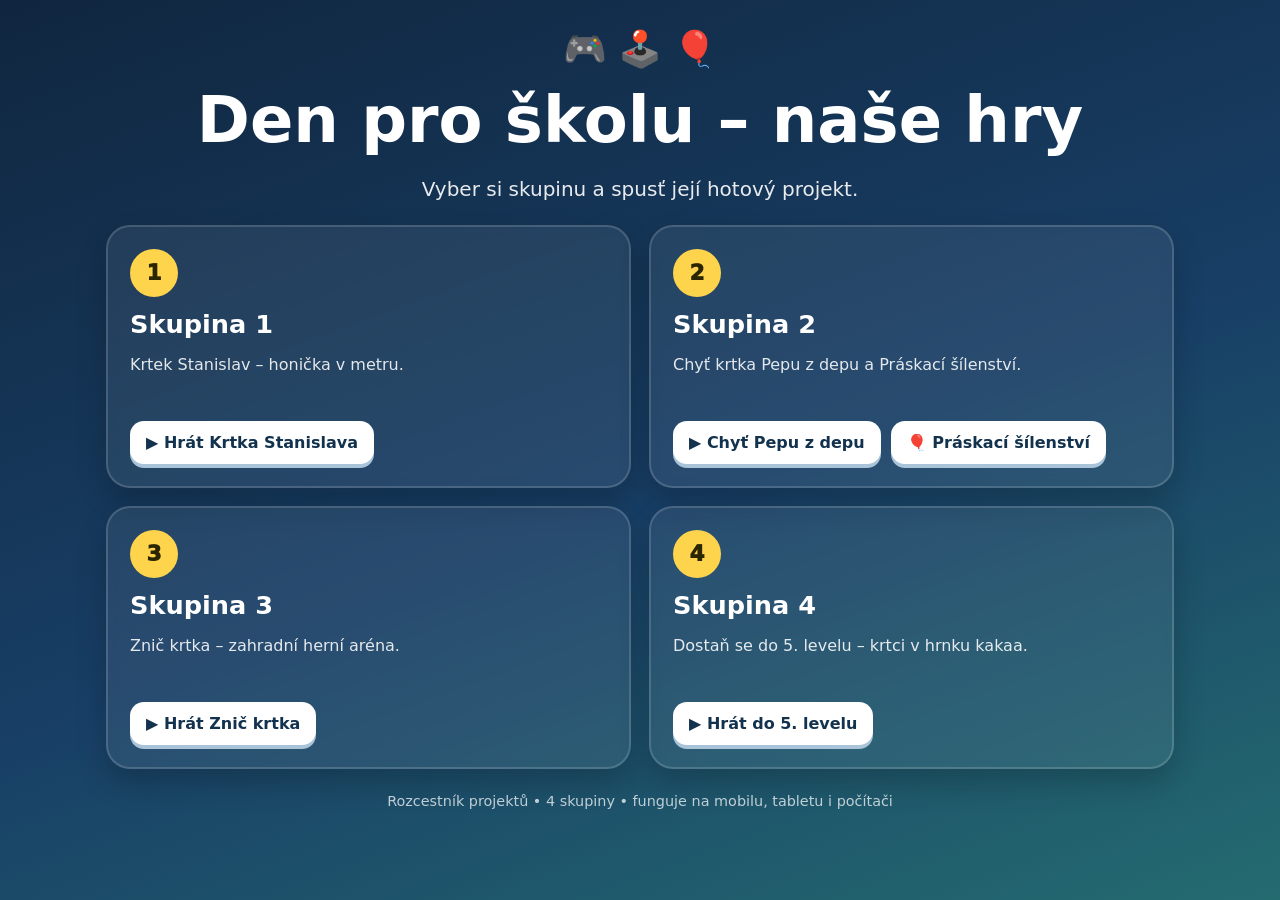
==== commit 9c674b95: "Přidat rozcestník her všech 4 skupin" ====
--- a/index.html
+++ b/index.html
@@ -1 +1,64 @@
-<!doctype html><html lang="cs"><head><meta charset="utf-8"><meta name="viewport" content="width=device-width,initial-scale=1"><title>Chyť krtka – hry čtyř skupin</title><style>*{box-sizing:border-box}body{margin:0;min-height:100dvh;padding:28px 16px;background:#d8edcc;font-family:system-ui,-apple-system,"Segoe UI",sans-serif;color:#24334a;text-align:center}main{max-width:740px;margin:7vh auto}h1{font-size:clamp(30px,6vw,46px)}p{font-size:18px}.grid{display:grid;grid-template-columns:repeat(2,minmax(0,1fr));gap:16px;margin-top:28px}a{background:white;display:block;padding:26px 12px;border-radius:18px;text-decoration:none;font-size:clamp(18px,4vw,24px);font-weight:700;color:#1f5d9a;box-shadow:0 6px 24px #0001}a:hover,a:focus-visible{outline:3px solid #3373b6}@media(max-width:420px){.grid{grid-template-columns:1fr}}</style></head><body><main><div style="font-size:64px" aria-hidden="true">🐹</div><h1>Chyť krtka</h1><p>Čtyři skupinky, čtyři vlastní hry. Vyberte skupinu:</p><nav class="grid" aria-label="Skupiny"><a href="skupina-1/">Skupina 1</a><a href="skupina-2/">Skupina 2</a><a href="skupina-3/">Skupina 3</a><a href="skupina-4/">Skupina 4</a></nav></main></body></html>+<!doctype html>
+<html lang="cs">
+<head>
+<meta charset="utf-8">
+<meta name="viewport" content="width=device-width,initial-scale=1">
+<meta name="theme-color" content="#10263f">
+<title>Den pro školu – hry 4 skupin</title>
+<style>
+*{box-sizing:border-box}
+body{margin:0;font-family:system-ui,-apple-system,Segoe UI,sans-serif;background:linear-gradient(160deg,#10263f,#183f66 55%,#246b70);color:#fff;min-height:100vh}
+.wrap{max-width:1100px;margin:auto;padding:28px 16px 42px}
+header{text-align:center;margin-bottom:24px}
+h1{font-size:clamp(2rem,6vw,4rem);margin:.2em 0}.lead{font-size:clamp(1rem,2.5vw,1.25rem);opacity:.9}
+.grid{display:grid;grid-template-columns:repeat(2,minmax(0,1fr));gap:18px}
+.card{background:#ffffff12;border:2px solid #ffffff28;border-radius:24px;padding:22px;box-shadow:0 14px 30px #0003;backdrop-filter:blur(6px)}
+.num{display:inline-grid;place-items:center;width:48px;height:48px;border-radius:50%;background:#ffd44d;color:#2b2500;font-weight:1000;font-size:1.35rem}
+h2{margin:12px 0 6px;font-size:1.6rem}.desc{opacity:.88;min-height:48px}
+.actions{display:flex;flex-wrap:wrap;gap:10px;margin-top:18px}
+a{display:inline-block;text-decoration:none;background:#fff;color:#12324e;font-weight:900;padding:12px 16px;border-radius:14px;box-shadow:0 4px 0 #a9c4d8;touch-action:manipulation}
+a:active{transform:translateY(2px);box-shadow:0 2px 0 #a9c4d8}
+.small{font-size:.9rem;opacity:.72;text-align:center;margin-top:24px}
+@media(max-width:720px){.grid{grid-template-columns:1fr}.card{padding:18px}.desc{min-height:0}}
+</style>
+</head>
+<body>
+<main class="wrap">
+<header>
+<div style="font-size:2.2rem">🎮 🕹️ 🎈</div>
+<h1>Den pro školu – naše hry</h1>
+<p class="lead">Vyber si skupinu a spusť její hotový projekt.</p>
+</header>
+<section class="grid">
+<article class="card">
+<span class="num">1</span>
+<h2>Skupina 1</h2>
+<p class="desc">Krtek Stanislav – honička v metru.</p>
+<div class="actions"><a href="./skupina-1-krtek-stanislav/">▶ Hrát Krtka Stanislava</a></div>
+</article>
+<article class="card">
+<span class="num">2</span>
+<h2>Skupina 2</h2>
+<p class="desc">Chyť krtka Pepu z depu a Práskací šílenství.</p>
+<div class="actions">
+<a href="./skupina-2-pepa-z-depu/">▶ Chyť Pepu z depu</a>
+<a href="https://jhalasz.github.io/praskni-balonek/">🎈 Práskací šílenství</a>
+</div>
+</article>
+<article class="card">
+<span class="num">3</span>
+<h2>Skupina 3</h2>
+<p class="desc">Znič krtka – zahradní herní aréna.</p>
+<div class="actions"><a href="./znic-krtka/">▶ Hrát Znič krtka</a></div>
+</article>
+<article class="card">
+<span class="num">4</span>
+<h2>Skupina 4</h2>
+<p class="desc">Dostaň se do 5. levelu – krtci v hrnku kakaa.</p>
+<div class="actions"><a href="./skupina-4-dosahni-5-levelu/">▶ Hrát do 5. levelu</a></div>
+</article>
+</section>
+<p class="small">Rozcestník projektů • 4 skupiny • funguje na mobilu, tabletu i počítači</p>
+</main>
+</body>
+</html>
